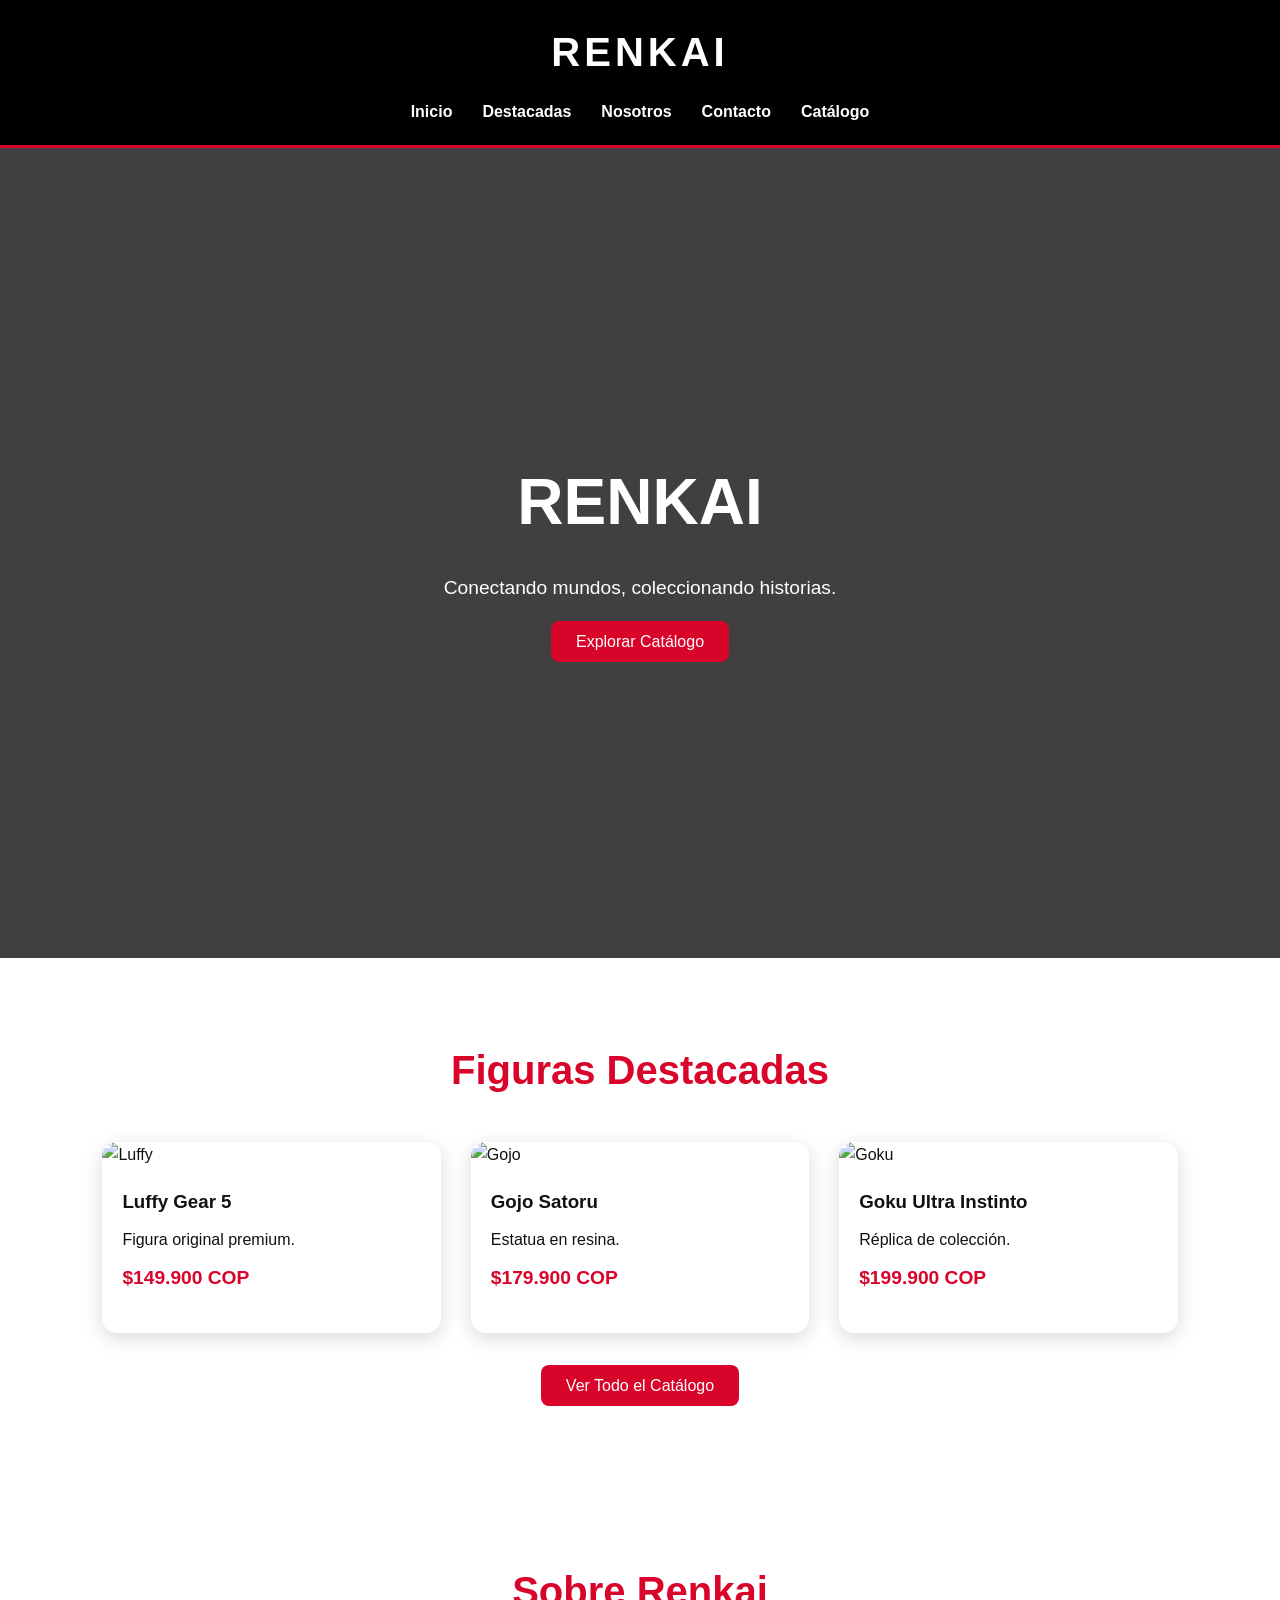
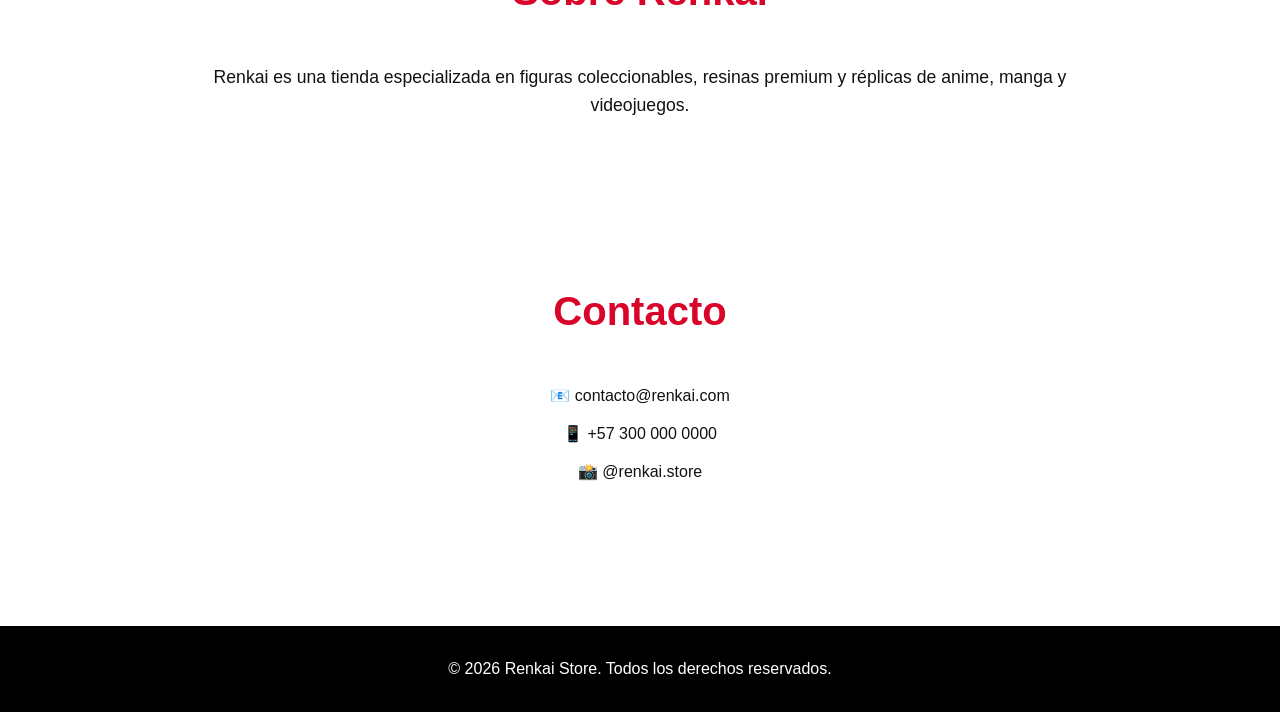
==== index.html @ 41509ee7 "Renkai 1.0" ====
<!DOCTYPE html>
<html lang="es">

<head>
    <meta charset="UTF-8">
    <meta name="viewport" content="width=device-width, initial-scale=1.0">
    <title>Renkai | Figuras Coleccionables</title>

    <link rel="stylesheet" href="css/styles.css">
</head>

<body>

    <header>

        <div class="logo">
            <a href="index.html">RENKAI</a>
        </div>

        <nav>
            <ul>
                <li><a href="#inicio">Inicio</a></li>
                <li><a href="#destacadas">Destacadas</a></li>
                <li><a href="#nosotros">Nosotros</a></li>
                <li><a href="#contacto">Contacto</a></li>
                <li><a href="catalogo.html">Catálogo</a></li>
            </ul>
        </nav>

    </header>

    <section id="inicio" class="hero">

        <div class="hero-content">
            <h1>RENKAI</h1>

            <p>
                Conectando mundos, coleccionando historias.
            </p>

            <a href="catalogo.html" class="btn">
                Explorar Catálogo
            </a>
        </div>

    </section>

    <section id="destacadas" class="section">

        <h2>Figuras Destacadas</h2>

        <div class="products">

            <article class="card">
                <img src="img/luffy.jpg" alt="Luffy">
                <div class="card-content">
                    <h3>Luffy Gear 5</h3>
                    <p>Figura original premium.</p>
                    <span class="price">$149.900 COP</span>
                </div>
            </article>

            <article class="card">
                <img src="img/gojo.jpg" alt="Gojo">
                <div class="card-content">
                    <h3>Gojo Satoru</h3>
                    <p>Estatua en resina.</p>
                    <span class="price">$179.900 COP</span>
                </div>
            </article>

            <article class="card">
                <img src="img/goku.jpg" alt="Goku">
                <div class="card-content">
                    <h3>Goku Ultra Instinto</h3>
                    <p>Réplica de colección.</p>
                    <span class="price">$199.900 COP</span>
                </div>
            </article>

        </div>

        <div style="text-align:center; margin-top:40px;">
            <a href="catalogo.html" class="btn">
                Ver Todo el Catálogo
            </a>
        </div>

    </section>

    <section id="nosotros" class="section">

        <h2>Sobre Renkai</h2>

        <p>
            Renkai es una tienda especializada en figuras coleccionables,
            resinas premium y réplicas de anime, manga y videojuegos.
        </p>

    </section>

    <section id="contacto" class="section">

        <h2>Contacto</h2>

        <div class="contact-info">
            <p>📧 contacto@renkai.com</p>
            <p>📱 +57 300 000 0000</p>
            <p>📸 @renkai.store</p>
        </div>

    </section>

    <footer>
        <p>© 2026 Renkai Store. Todos los derechos reservados.</p>
    </footer>

    <script src="js/script.js"></script>

</body>

</html>
---- css/styles.css ----
/* =========================
   RESET
========================= */

* {
    margin: 0;
    padding: 0;
    box-sizing: border-box;
}

html {
    scroll-behavior: smooth;
}

/* =========================
   BODY
========================= */

body {
    font-family: Arial, Helvetica, sans-serif;
    background-color: #ffffff;
    color: #111111;
    line-height: 1.6;
}

/* =========================
   HEADER
========================= */

header {
    background-color: #000000;
    padding: 20px;
    text-align: center;
    position: sticky;
    top: 0;
    z-index: 1000;
    border-bottom: 3px solid #d90429;
}

.logo {
    margin-bottom: 15px;
}

.logo a {
    text-decoration: none;
    color: #ffffff;
    font-size: 2.5rem;
    font-weight: bold;
    letter-spacing: 4px;
}

nav ul {
    display: flex;
    justify-content: center;
    gap: 30px;
    list-style: none;
}

nav a {
    color: white;
    text-decoration: none;
    transition: 0.3s;
    font-weight: bold;
}

nav a:hover {
    color: #d90429;
}

/* =========================
   HERO
========================= */

.hero {
    height: 90vh;
    display: flex;
    justify-content: center;
    align-items: center;
    text-align: center;

    background:
        linear-gradient(
            rgba(0, 0, 0, 0.75),
            rgba(0, 0, 0, 0.75)
        ),
        url("https://images.unsplash.com/photo-1511512578047-dfb367046420?auto=format&fit=crop&w=1600&q=80");

    background-size: cover;
    background-position: center;

    color: white;
}

.hero-content h1 {
    font-size: 4rem;
    margin-bottom: 20px;
}

.hero-content p {
    font-size: 1.2rem;
    margin-bottom: 25px;
}

/* =========================
   BOTONES
========================= */

.btn,
.card button {
    background-color: #d90429;
    color: white;
    text-decoration: none;
    border: none;
    padding: 12px 25px;
    border-radius: 8px;
    cursor: pointer;
    transition: 0.3s;
}

.btn:hover,
.card button:hover {
    background-color: #a6031d;
}

/* =========================
   SECCIONES
========================= */

.section {
    padding: 80px 8%;
}

.section h2 {
    text-align: center;
    margin-bottom: 40px;
    color: #d90429;
    font-size: 2.5rem;
}

/* =========================
   PRODUCTOS
========================= */

.products {
    display: grid;
    grid-template-columns: repeat(auto-fit, minmax(280px, 1fr));
    gap: 30px;
}

.card {
    background-color: white;
    border-radius: 15px;
    overflow: hidden;
    transition: 0.3s;
    box-shadow: 0 5px 20px rgba(0,0,0,0.15);
}

.card:hover {
    transform: translateY(-10px);
}

.card img {
    width: 100%;
    height: 300px;
    object-fit: cover;
}

.card-content {
    padding: 20px;
}

.card-content h3 {
    margin-bottom: 10px;
}

.card-content p {
    margin-bottom: 10px;
}

.price {
    display: block;
    margin-bottom: 20px;
    color: #d90429;
    font-size: 1.2rem;
    font-weight: bold;
}

/* =========================
   FILTROS
========================= */

.filter-container {
    display: flex;
    justify-content: center;
    gap: 15px;
    flex-wrap: wrap;
    margin-bottom: 40px;
}

.filter-container input,
.filter-container select {

    padding: 12px;
    border-radius: 8px;
    border: 2px solid #d90429;

    min-width: 250px;
    font-size: 1rem;
}

.filter-container input:focus,
.filter-container select:focus {
    outline: none;
}

/* =========================
   NOSOTROS
========================= */

#nosotros p {
    max-width: 900px;
    margin: auto;
    text-align: center;
    font-size: 1.1rem;
}

/* =========================
   CONTACTO
========================= */

.contact-info {
    text-align: center;
}

.contact-info p {
    margin: 12px 0;
}

/* =========================
   FOOTER
========================= */

footer {
    margin-top: 50px;
    background-color: #000000;
    color: white;
    text-align: center;
    padding: 30px;
}

/* =========================
   RESPONSIVE
========================= */

@media(max-width:768px){

    .hero-content h1{
        font-size: 2.8rem;
    }

    nav ul{
        flex-wrap: wrap;
        gap: 15px;
    }

    .filter-container {
        flex-direction: column;
        align-items: center;
    }
}
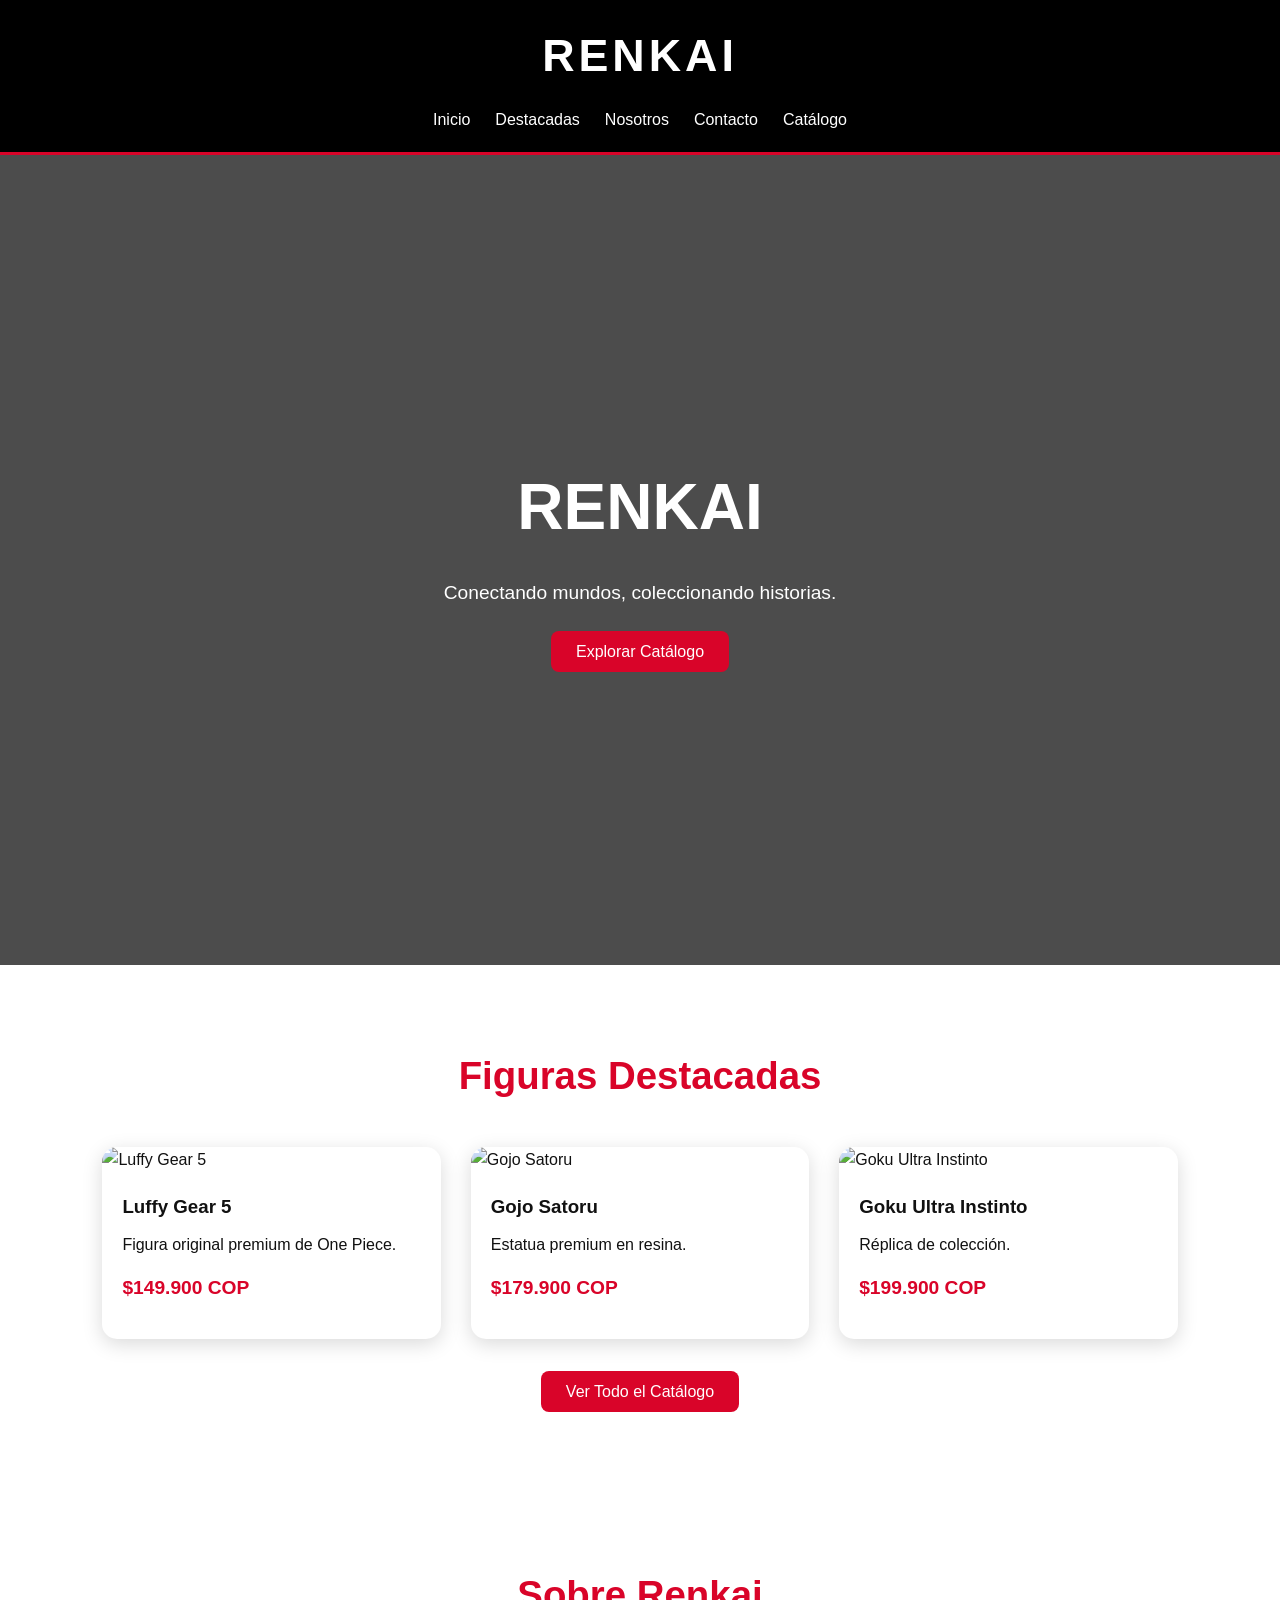
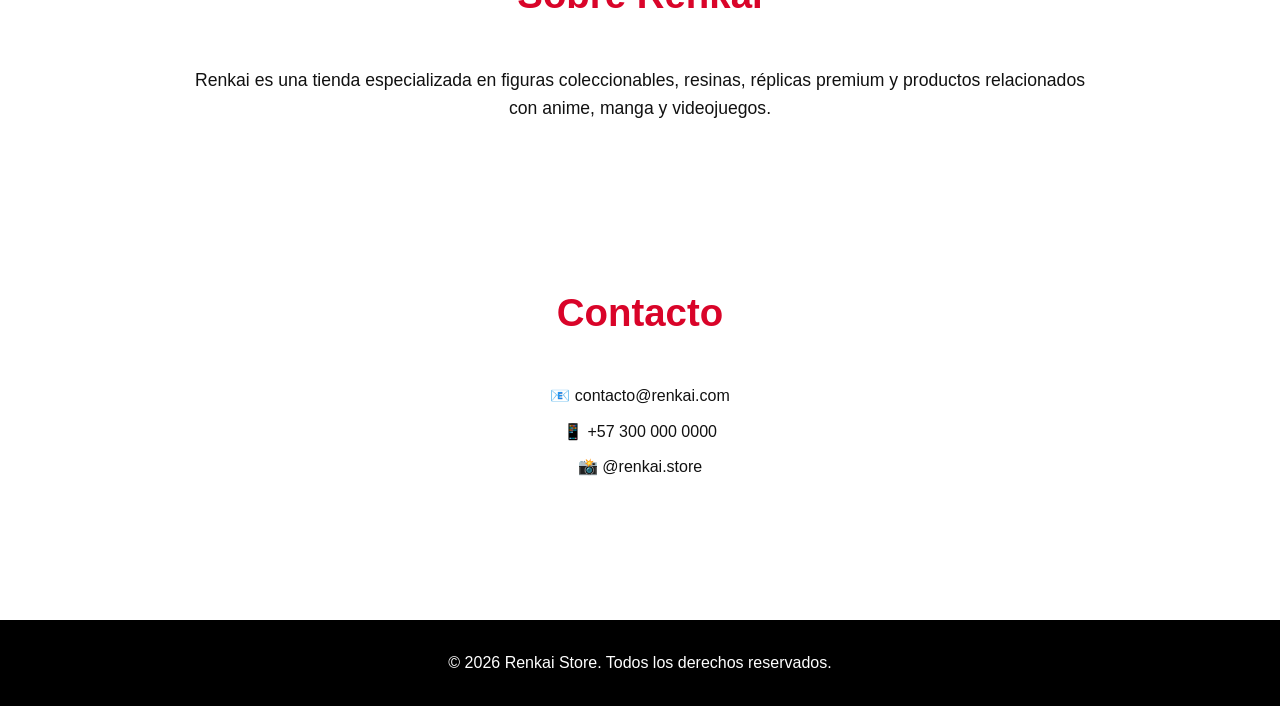
==== commit f2e15133: "Index final" ====
--- a/index.html
+++ b/index.html
@@ -2,117 +2,251 @@
 <html lang="es">
 
 <head>
+
     <meta charset="UTF-8">
-    <meta name="viewport" content="width=device-width, initial-scale=1.0">
+
+    <meta name="viewport"
+          content="width=device-width, initial-scale=1.0">
+
     <title>Renkai | Figuras Coleccionables</title>
 
-    <link rel="stylesheet" href="css/styles.css">
+    <link rel="stylesheet"
+          href="css/styles.css">
+
 </head>
 
 <body>
 
+    <!-- HEADER -->
+
     <header>
 
         <div class="logo">
-            <a href="index.html">RENKAI</a>
+
+            <a href="index.html">
+                RENKAI
+            </a>
+
         </div>
 
         <nav>
+
             <ul>
-                <li><a href="#inicio">Inicio</a></li>
-                <li><a href="#destacadas">Destacadas</a></li>
-                <li><a href="#nosotros">Nosotros</a></li>
-                <li><a href="#contacto">Contacto</a></li>
-                <li><a href="catalogo.html">Catálogo</a></li>
+
+                <li>
+                    <a href="#inicio">
+                        Inicio
+                    </a>
+                </li>
+
+                <li>
+                    <a href="#destacadas">
+                        Destacadas
+                    </a>
+                </li>
+
+                <li>
+                    <a href="#nosotros">
+                        Nosotros
+                    </a>
+                </li>
+
+                <li>
+                    <a href="#contacto">
+                        Contacto
+                    </a>
+                </li>
+
+                <li>
+                    <a href="catalogo.html">
+                        Catálogo
+                    </a>
+                </li>
+
             </ul>
+
         </nav>
 
     </header>
 
-    <section id="inicio" class="hero">
+    <!-- HERO -->
+
+    <section id="inicio"
+             class="hero">
 
         <div class="hero-content">
-            <h1>RENKAI</h1>
+
+            <h1>
+                RENKAI
+            </h1>
 
             <p>
                 Conectando mundos, coleccionando historias.
             </p>
 
-            <a href="catalogo.html" class="btn">
+            <a href="catalogo.html"
+               class="btn">
+
                 Explorar Catálogo
+
             </a>
-        </div>
-
-    </section>
-
-    <section id="destacadas" class="section">
-
-        <h2>Figuras Destacadas</h2>
+
+        </div>
+
+    </section>
+
+    <!-- DESTACADAS -->
+
+    <section id="destacadas"
+             class="section">
+
+        <h2>
+            Figuras Destacadas
+        </h2>
 
         <div class="products">
 
             <article class="card">
-                <img src="img/luffy.jpg" alt="Luffy">
+
+                <img src="img/luffy.jpg"
+                     alt="Luffy Gear 5">
+
                 <div class="card-content">
-                    <h3>Luffy Gear 5</h3>
-                    <p>Figura original premium.</p>
-                    <span class="price">$149.900 COP</span>
+
+                    <h3>
+                        Luffy Gear 5
+                    </h3>
+
+                    <p>
+                        Figura original premium de One Piece.
+                    </p>
+
+                    <span class="price">
+                        $149.900 COP
+                    </span>
+
                 </div>
+
             </article>
 
             <article class="card">
-                <img src="img/gojo.jpg" alt="Gojo">
+
+                <img src="img/gojo.jpg"
+                     alt="Gojo Satoru">
+
                 <div class="card-content">
-                    <h3>Gojo Satoru</h3>
-                    <p>Estatua en resina.</p>
-                    <span class="price">$179.900 COP</span>
+
+                    <h3>
+                        Gojo Satoru
+                    </h3>
+
+                    <p>
+                        Estatua premium en resina.
+                    </p>
+
+                    <span class="price">
+                        $179.900 COP
+                    </span>
+
                 </div>
+
             </article>
 
             <article class="card">
-                <img src="img/goku.jpg" alt="Goku">
+
+                <img src="img/goku.jpg"
+                     alt="Goku Ultra Instinto">
+
                 <div class="card-content">
-                    <h3>Goku Ultra Instinto</h3>
-                    <p>Réplica de colección.</p>
-                    <span class="price">$199.900 COP</span>
+
+                    <h3>
+                        Goku Ultra Instinto
+                    </h3>
+
+                    <p>
+                        Réplica de colección.
+                    </p>
+
+                    <span class="price">
+                        $199.900 COP
+                    </span>
+
                 </div>
+
             </article>
 
         </div>
 
         <div style="text-align:center; margin-top:40px;">
-            <a href="catalogo.html" class="btn">
+
+            <a href="catalogo.html"
+               class="btn">
+
                 Ver Todo el Catálogo
+
             </a>
-        </div>
-
-    </section>
-
-    <section id="nosotros" class="section">
-
-        <h2>Sobre Renkai</h2>
+
+        </div>
+
+    </section>
+
+    <!-- NOSOTROS -->
+
+    <section id="nosotros"
+             class="section">
+
+        <h2>
+            Sobre Renkai
+        </h2>
 
         <p>
-            Renkai es una tienda especializada en figuras coleccionables,
-            resinas premium y réplicas de anime, manga y videojuegos.
+
+            Renkai es una tienda especializada
+            en figuras coleccionables, resinas,
+            réplicas premium y productos
+            relacionados con anime, manga y
+            videojuegos.
+
         </p>
 
     </section>
 
-    <section id="contacto" class="section">
-
-        <h2>Contacto</h2>
+    <!-- CONTACTO -->
+
+    <section id="contacto"
+             class="section">
+
+        <h2>
+            Contacto
+        </h2>
 
         <div class="contact-info">
-            <p>📧 contacto@renkai.com</p>
-            <p>📱 +57 300 000 0000</p>
-            <p>📸 @renkai.store</p>
-        </div>
-
-    </section>
+
+            <p>
+                📧 contacto@renkai.com
+            </p>
+
+            <p>
+                📱 +57 300 000 0000
+            </p>
+
+            <p>
+                📸 @renkai.store
+            </p>
+
+        </div>
+
+    </section>
+
+    <!-- FOOTER -->
 
     <footer>
-        <p>© 2026 Renkai Store. Todos los derechos reservados.</p>
+
+        <p>
+            © 2026 Renkai Store.
+            Todos los derechos reservados.
+        </p>
+
     </footer>
 
     <script src="js/script.js"></script>
--- a/css/styles.css
+++ b/css/styles.css
@@ -18,8 +18,8 @@
 
 body {
     font-family: Arial, Helvetica, sans-serif;
-    background-color: #ffffff;
-    color: #111111;
+    background: #ffffff;
+    color: #111;
     line-height: 1.6;
 }
 
@@ -28,9 +28,9 @@
 ========================= */
 
 header {
-    background-color: #000000;
+    background: #000;
+    text-align: center;
     padding: 20px;
-    text-align: center;
     position: sticky;
     top: 0;
     z-index: 1000;
@@ -43,8 +43,8 @@
 
 .logo a {
     text-decoration: none;
-    color: #ffffff;
-    font-size: 2.5rem;
+    color: white;
+    font-size: 2.8rem;
     font-weight: bold;
     letter-spacing: 4px;
 }
@@ -52,15 +52,14 @@
 nav ul {
     display: flex;
     justify-content: center;
-    gap: 30px;
+    gap: 25px;
     list-style: none;
 }
 
 nav a {
     color: white;
     text-decoration: none;
-    transition: 0.3s;
-    font-weight: bold;
+    transition: .3s;
 }
 
 nav a:hover {
@@ -73,15 +72,17 @@
 
 .hero {
     height: 90vh;
+
     display: flex;
     justify-content: center;
     align-items: center;
+
     text-align: center;
 
     background:
         linear-gradient(
-            rgba(0, 0, 0, 0.75),
-            rgba(0, 0, 0, 0.75)
+            rgba(0,0,0,.7),
+            rgba(0,0,0,.7)
         ),
         url("https://images.unsplash.com/photo-1511512578047-dfb367046420?auto=format&fit=crop&w=1600&q=80");
 
@@ -98,7 +99,7 @@
 
 .hero-content p {
     font-size: 1.2rem;
-    margin-bottom: 25px;
+    margin-bottom: 30px;
 }
 
 /* =========================
@@ -107,19 +108,24 @@
 
 .btn,
 .card button {
-    background-color: #d90429;
-    color: white;
+    background: #d90429;
+    color: white;
+
+    padding: 12px 25px;
+
+    border: none;
+    border-radius: 8px;
+
+    cursor: pointer;
+
     text-decoration: none;
-    border: none;
-    padding: 12px 25px;
-    border-radius: 8px;
-    cursor: pointer;
-    transition: 0.3s;
+
+    transition: .3s;
 }
 
 .btn:hover,
 .card button:hover {
-    background-color: #a6031d;
+    background: #a6031d;
 }
 
 /* =========================
@@ -132,9 +138,9 @@
 
 .section h2 {
     text-align: center;
+    color: #d90429;
     margin-bottom: 40px;
-    color: #d90429;
-    font-size: 2.5rem;
+    font-size: 2.4rem;
 }
 
 /* =========================
@@ -142,47 +148,75 @@
 ========================= */
 
 .products {
+
     display: grid;
-    grid-template-columns: repeat(auto-fit, minmax(280px, 1fr));
+
+    grid-template-columns:
+        repeat(auto-fit,
+        minmax(280px, 1fr));
+
     gap: 30px;
+
 }
 
 .card {
-    background-color: white;
+
+    background: white;
+
     border-radius: 15px;
+
     overflow: hidden;
-    transition: 0.3s;
-    box-shadow: 0 5px 20px rgba(0,0,0,0.15);
+
+    box-shadow:
+        0 5px 20px
+        rgba(0,0,0,.15);
+
 }
 
 .card:hover {
-    transform: translateY(-10px);
+
+    transform: translateY(-8px);
+
 }
 
 .card img {
+
     width: 100%;
-    height: 300px;
+    height: 320px;
+
     object-fit: cover;
+
 }
 
 .card-content {
+
     padding: 20px;
+
 }
 
 .card-content h3 {
+
     margin-bottom: 10px;
+
 }
 
 .card-content p {
-    margin-bottom: 10px;
+
+    margin-bottom: 15px;
+
 }
 
 .price {
+
     display: block;
-    margin-bottom: 20px;
-    color: #d90429;
+
     font-size: 1.2rem;
     font-weight: bold;
+
+    color: #d90429;
+
+    margin-bottom: 15px;
+
 }
 
 /* =========================
@@ -190,27 +224,37 @@
 ========================= */
 
 .filter-container {
+
     display: flex;
     justify-content: center;
+
+    flex-wrap: wrap;
+
     gap: 15px;
-    flex-wrap: wrap;
+
     margin-bottom: 40px;
+
 }
 
 .filter-container input,
 .filter-container select {
 
     padding: 12px;
+
+    min-width: 250px;
+
     border-radius: 8px;
     border: 2px solid #d90429;
 
-    min-width: 250px;
     font-size: 1rem;
+
 }
 
 .filter-container input:focus,
 .filter-container select:focus {
+
     outline: none;
+
 }
 
 /* =========================
@@ -218,22 +262,116 @@
 ========================= */
 
 #nosotros p {
+
+    max-width: 900px;
+
+    margin: auto;
+
+    text-align: center;
+
+    font-size: 1.1rem;
+
+}
+
+/* =========================
+   CONTACTO
+========================= */
+
+.contact-info {
+
+    text-align: center;
+
+}
+
+.contact-info p {
+
+    margin: 10px 0;
+
+}
+
+/* =========================
+   CARRITO
+========================= */
+
+#cart-items {
+
     max-width: 900px;
     margin: auto;
-    text-align: center;
-    font-size: 1.1rem;
-}
-
-/* =========================
-   CONTACTO
-========================= */
-
-.contact-info {
-    text-align: center;
-}
-
-.contact-info p {
-    margin: 12px 0;
+
+}
+
+.cart-item {
+
+    display: flex;
+    justify-content: space-between;
+    align-items: center;
+
+    margin-bottom: 15px;
+
+    padding: 15px;
+
+    background: white;
+
+    border-radius: 10px;
+
+    box-shadow:
+        0 2px 10px
+        rgba(0,0,0,.1);
+
+}
+
+.cart-product {
+
+    display: flex;
+    align-items: center;
+
+    gap: 15px;
+
+}
+
+.cart-image {
+
+    width: 80px;
+    height: 80px;
+
+    object-fit: cover;
+
+    border-radius: 10px;
+
+    border: 2px solid #d90429;
+
+}
+
+.cart-product h4 {
+
+    margin-bottom: 5px;
+
+}
+
+.cart-item button {
+
+    background: #d90429;
+
+    color: white;
+
+    border: none;
+
+    padding: 10px 15px;
+
+    border-radius: 8px;
+
+    cursor: pointer;
+
+}
+
+#cart-total {
+
+    margin-top: 25px;
+
+    text-align: center;
+
+    color: #d90429;
+
 }
 
 /* =========================
@@ -241,30 +379,51 @@
 ========================= */
 
 footer {
+
+    background: #000;
+
+    color: white;
+
+    padding: 30px;
+
+    text-align: center;
+
     margin-top: 50px;
-    background-color: #000000;
-    color: white;
-    text-align: center;
-    padding: 30px;
+
 }
 
 /* =========================
    RESPONSIVE
 ========================= */
 
-@media(max-width:768px){
-
-    .hero-content h1{
-        font-size: 2.8rem;
+@media (max-width: 768px) {
+
+    nav ul {
+
+        flex-wrap: wrap;
+
+        gap: 12px;
+
     }
 
-    nav ul{
-        flex-wrap: wrap;
-        gap: 15px;
+    .hero-content h1 {
+
+        font-size: 2.6rem;
+
     }
 
     .filter-container {
+
         flex-direction: column;
         align-items: center;
+
     }
-}
+
+    .cart-item {
+
+        flex-direction: column;
+        gap: 15px;
+
+    }
+
+}
